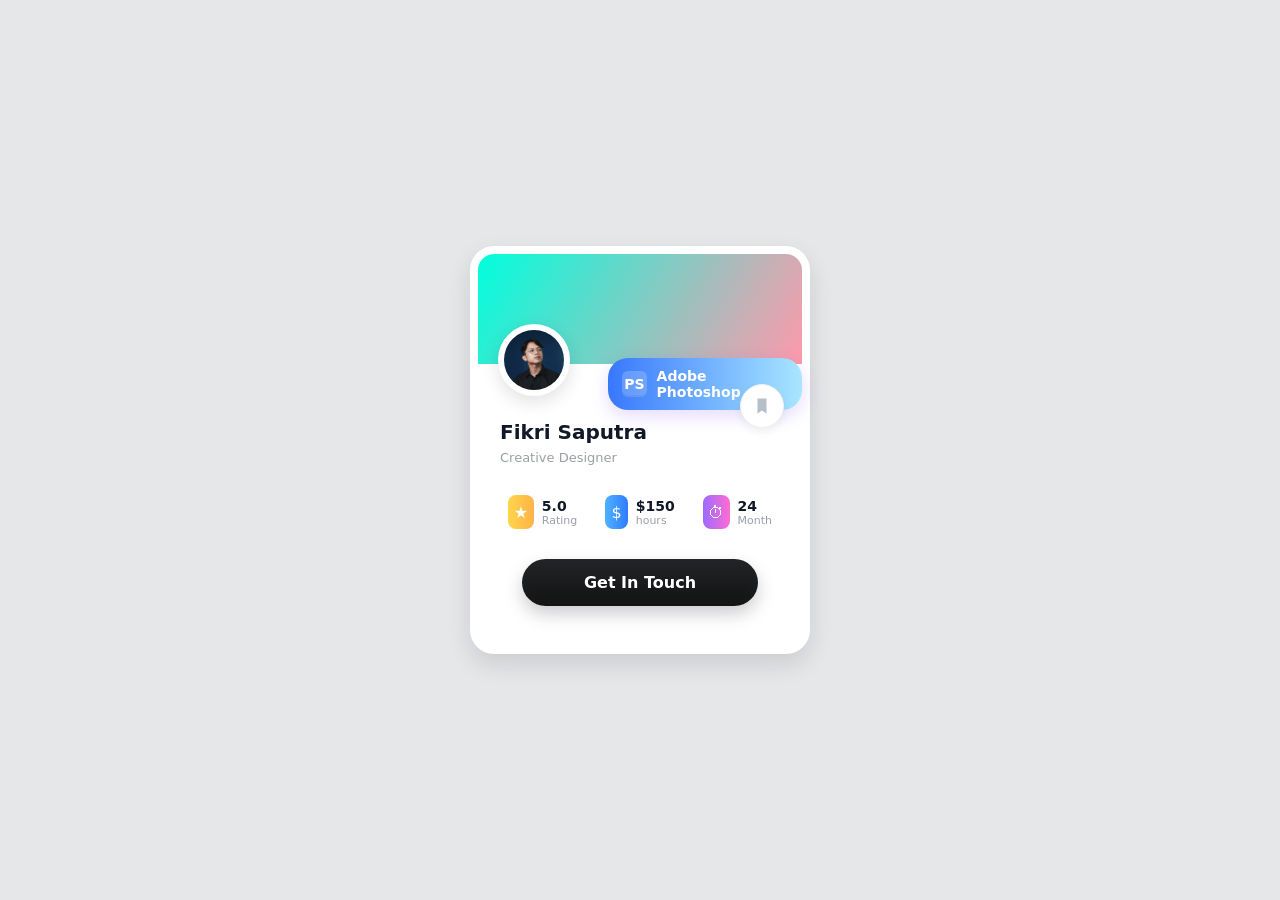
==== index.html @ 137456ae "Update index.html" ====
<!doctype html>
<html lang="id">
<head>
  <meta charset="utf-8" />
  <meta name="viewport" content="width=device-width,initial-scale=1" />
  <title>Profile Card</title>
  <style>
    :root{
      --card-bg: #ffffff;
      --muted: #9aa0a6;
      --accent: linear-gradient(90deg,#7b4dff,#5bd1ff 60%);
      --purple: #6b39ff;
      --shadow: 0 10px 25px rgba(15,20,25,0.12);
    }
    *{box-sizing:border-box}
    body{
      background: #e6e7e9;
      font-family: Inter, system-ui, -apple-system, "Segoe UI", Roboto, "Helvetica Neue", Arial;
      display:flex;
      align-items:center;
      justify-content:center;
      min-height:100vh;
      margin:0;
      padding:20px;
    }

    .card{
      width:340px;
      background:var(--card-bg);
      border-radius:24px;
      box-shadow:var(--shadow);
      overflow:visible;
      position:relative;
      padding-bottom:22px;
      border:8px solid rgba(255,255,255,0.8); /* thick white frame like image */
    }

    /* top banner */
    .card .banner{
      height:110px;
      border-top-left-radius:16px;
      border-top-right-radius:16px;
      background: linear-gradient(120deg,#0fd,#f9a, #ffd36b);
      background-size:200% 200%;
      animation: bg 6s linear infinite;
      position:relative;
    }
    @keyframes bg{
      0%{background-position:0% 50%}
      50%{background-position:100% 50%}
      100%{background-position:0% 50%}
    }

    /* avatar */
    .avatar{
      width:72px;
      height:72px;
      border-radius:50%;
      border:6px solid var(--card-bg);
      position:absolute;
      top:70px; /* overlap banner */
      left:20px;
      overflow:hidden;
      box-shadow:0 6px 18px rgba(0,0,0,0.12);
      background:#eee;
    }
    .avatar img{width:100%;height:100%;object-fit:cover;display:block}

    /* company badge */
    .company-badge{
      position:absolute;
      top:110px;
      left:130px;
      transform:translateY(-6px);
      background:linear-gradient(90deg,#3778fd,#a8e6ff);
      color:#fff;
      padding:10px 14px;
      border-radius:20px;
      font-weight:600;
      display:flex;
      gap:10px;
      align-items:center;
      box-shadow:0 6px 18px rgba(107,57,255,0.18);
      font-size:14px;
    }
    .company-badge .logo{
      width:26px;height:26px;border-radius:6px;background:rgba(255,255,255,0.2);display:flex;align-items:center;justify-content:center;font-weight:700;
      box-shadow:inset 0 -2px 0 rgba(0,0,0,0.05);
    }

    .content{
      padding:56px 22px 18px 22px; /* top padding leaves space for avatar */
    }
    .name{
      margin:0;
      font-size:20px;
      font-weight:700;
      color:#111827;
    }
    .title{
      margin:6px 0 18px 0;
      color:var(--muted);
      font-size:13px;
    }

    /* small circle icon to the right (bookmark) */
    .bookmark{
      position:absolute;
      top:130px;
      right:18px;
      width:44px;height:44px;border-radius:50%;
      background:#fff;border:1px solid #f0f0f0;display:flex;align-items:center;justify-content:center;
      box-shadow:0 4px 10px rgba(2,6,23,0.06);
    }

    /* stats row */
    .stats{
      display:flex;
      gap:12px;
      margin-top:6px;
      justify-content:space-between;
      align-items:center;
    }
    .stat{
      flex:1;
      min-width:0;
      display:flex;
      gap:8px;
      align-items:center;
      padding:12px 8px;
      background:transparent;
      border-radius:10px;
    }
    .stat .icon{
      width:34px;height:34px;border-radius:8px;display:inline-flex;align-items:center;justify-content:center;font-size:16px;
      color:#fff;
    }
    .stat .value{
      font-weight:700;
      font-size:14px;
      color:#111827;
    }
    .stat .label{
      display:block;
      font-size:11px;color:var(--muted);
    }

    /* specific icon backgrounds */
    .star{background:linear-gradient(90deg,#ffd54a,#ffb347); color:#5b3b00}
    .money{background:linear-gradient(90deg,#4fb2ff,#2f7cff)}
    .time{background:linear-gradient(90deg,#9b6bff,#ff6bd3)}

    /* big button */
    .cta{
      margin-top:18px;
      display:block;
      width:calc(100% - 44px);
      margin-left:22px;
      text-align:center;
      padding:14px 18px;
      border-radius:999px;
      color:#fff;
      font-weight:700;
      text-decoration:none;
      background: linear-gradient(180deg,#222427,#121212);
      box-shadow: 0 8px 18px rgba(2,6,23,0.2), inset 0 -6px 18px rgba(255,255,255,0.02);
    }

    /* small responsive tweak */
    @media (max-width:360px){
      .card{width:92%}
      .company-badge{left:120px}
    }
  </style>
</head>
<body>
  <article class="card" aria-label="Profile card">
    <div class="banner" role="img" aria-hidden="true"></div>

    <div class="avatar" aria-hidden="false">
      <!-- Ganti src dengan gambar avatar kamu atau path lokal -->
      <img src="Assets/Profile.jpg" alt="Profile" class="profile-img"/>
    </div>

    <div class="company-badge" aria-hidden="true">
      <div class="logo">PS</div>
      <div>Adobe Photoshop</div>
    </div>

    <div class="bookmark" title="Bookmark">
      <!-- Simple bookmark icon (SVG) -->
      <svg width="18" height="18" viewBox="0 0 24 24" fill="none" aria-hidden="true" xmlns="http://www.w3.org/2000/svg">
        <path d="M6 2h12v20l-6-4-6 4V2z" fill="#b6bec8"/>
      </svg>
    </div>

    <div class="content">
      <h2 class="name">Fikri Saputra </h2>
      <div class="title">Creative Designer</div>

      <div class="stats" role="list">
        <div class="stat" role="listitem" aria-label="Rating 5.0">
          <div class="icon star" aria-hidden="true">★</div>
          <div>
            <div class="value">5.0</div>
            <span class="label">Rating</span>
          </div>
        </div>

        <div class="stat" role="listitem" aria-label="Price $150">
          <div class="icon money" aria-hidden="true">$</div>
          <div>
            <div class="value">$150</div>
            <span class="label">hours</span>
          </div>
        </div>

        <div class="stat" role="listitem" aria-label="24 Month">
          <div class="icon time" aria-hidden="true">⏱</div>
          <div>
            <div class="value">24</div>
            <span class="label">Month</span>
          </div>
        </div>
      </div>

      <a class="cta" href="#" role="button">Get In Touch</a>
    </div>
  </article>
</body>
</html>
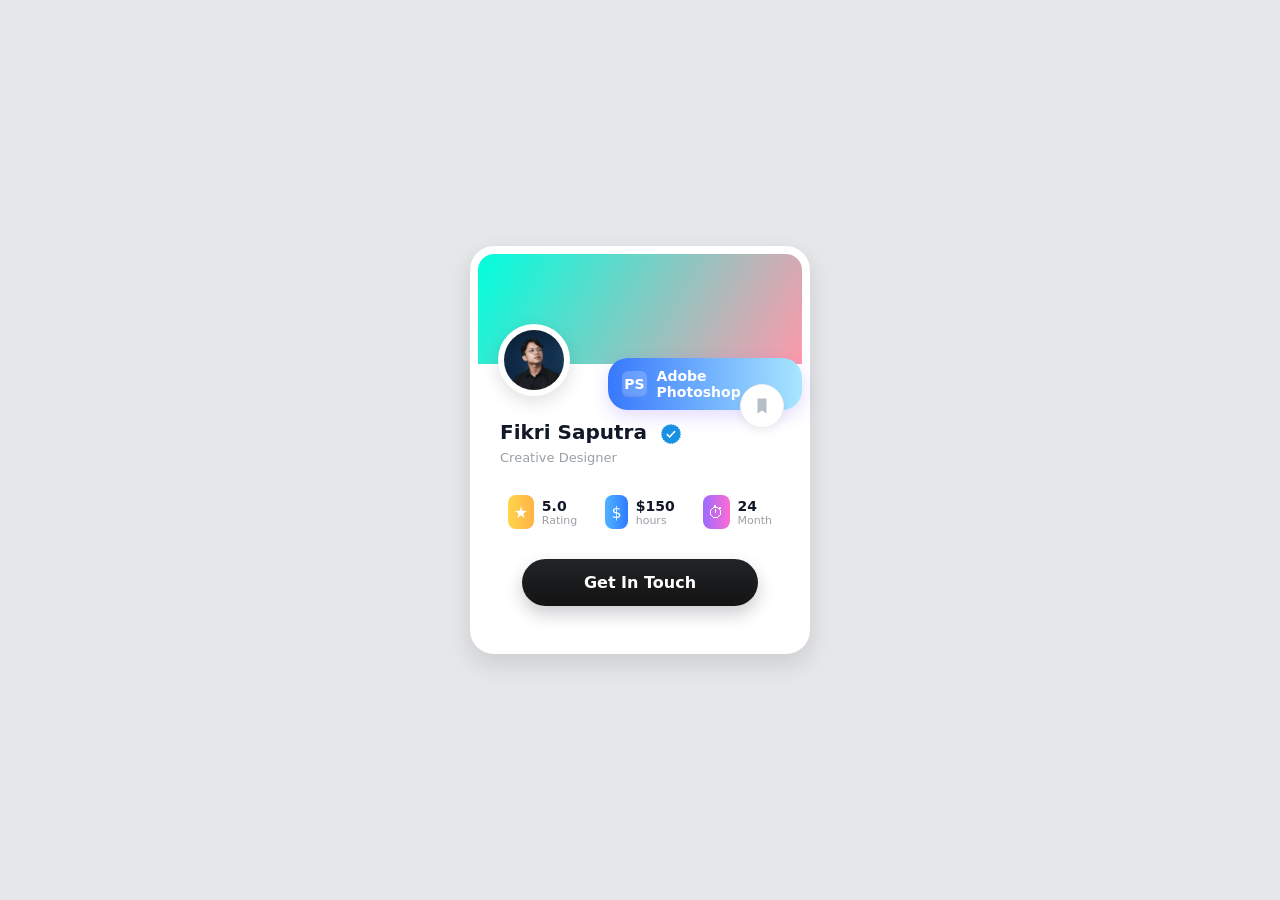
==== commit 0aeb080e: "Add verified icon next to name in index.html" ====
--- a/index.html
+++ b/index.html
@@ -101,6 +101,15 @@
       margin:6px 0 18px 0;
       color:var(--muted);
       font-size:13px;
+    }
+
+    /* Verified icon next to name - size matches text */
+    .name img.verified {
+      height: 1em;        /* match text height */
+      width: auto;
+      vertical-align: text-bottom;
+      margin-left: 0.35em;
+      display: inline-block;
     }
 
     /* small circle icon to the right (bookmark) */
@@ -195,7 +204,7 @@
     </div>
 
     <div class="content">
-      <h2 class="name">Fikri Saputra </h2>
+      <h2 class="name">Fikri Saputra <img src="Assets/Verifed/Verified.png" alt="Verified" class="verified"/></h2>
       <div class="title">Creative Designer</div>
 
       <div class="stats" role="list">
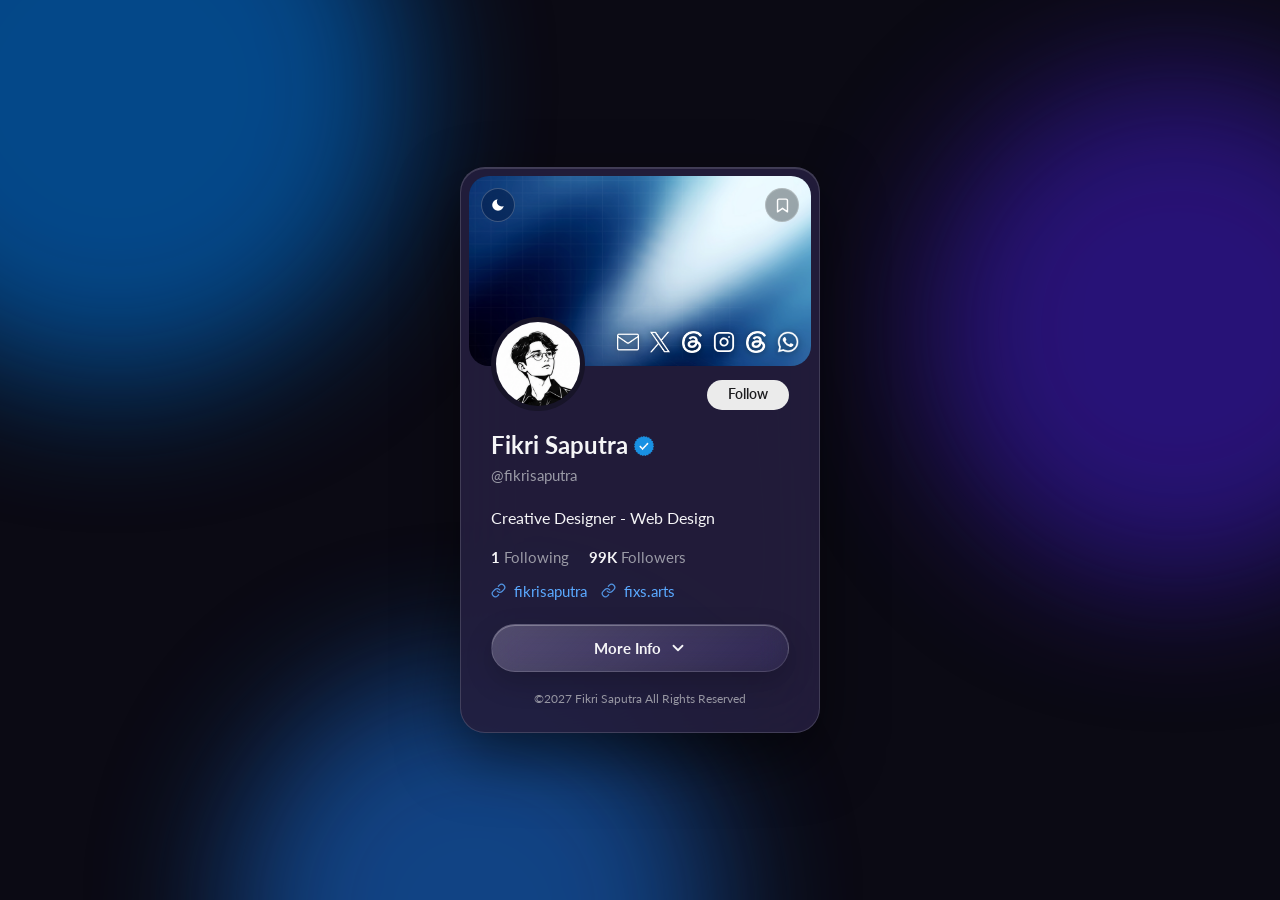
==== commit 7733b3f4: "Add files via upload" ====
--- a/index.html
+++ b/index.html
@@ -3,238 +3,42 @@
 <head>
   <meta charset="utf-8" />
   <meta name="viewport" content="width=device-width,initial-scale=1" />
-  <title>Profile Card</title>
-  <style>
-    :root{
-      --card-bg: #ffffff;
-      --muted: #9aa0a6;
-      --accent: linear-gradient(90deg,#7b4dff,#5bd1ff 60%);
-      --purple: #6b39ff;
-      --shadow: 0 10px 25px rgba(15,20,25,0.12);
-    }
-    *{box-sizing:border-box}
-    body{
-      background: #e6e7e9;
-      font-family: Inter, system-ui, -apple-system, "Segoe UI", Roboto, "Helvetica Neue", Arial;
-      display:flex;
-      align-items:center;
-      justify-content:center;
-      min-height:100vh;
-      margin:0;
-      padding:20px;
-    }
+  <title>Fikri Saputra — Profile Card</title>
+  <meta name="description" content="Kartu profil Fikri Saputra, Creative Designer." />
 
-    .card{
-      width:340px;
-      background:var(--card-bg);
-      border-radius:24px;
-      box-shadow:var(--shadow);
-      overflow:visible;
-      position:relative;
-      padding-bottom:22px;
-      border:8px solid rgba(255,255,255,0.8); /* thick white frame like image */
-    }
+  <!-- Favicon (tab browser): assets/favicon/favicon.png -->
+  <link rel="icon" type="image/png" href="assets/favicon/favicon.png" />
+  <link rel="apple-touch-icon" href="assets/favicon/favicon.png" />
 
-    /* top banner */
-    .card .banner{
-      height:110px;
-      border-top-left-radius:16px;
-      border-top-right-radius:16px;
-      background: linear-gradient(120deg,#0fd,#f9a, #ffd36b);
-      background-size:200% 200%;
-      animation: bg 6s linear infinite;
-      position:relative;
-    }
-    @keyframes bg{
-      0%{background-position:0% 50%}
-      50%{background-position:100% 50%}
-      100%{background-position:0% 50%}
-    }
+  <!-- Link preview (WhatsApp, Telegram, Facebook, X, dll): assets/og/og.jpg (1200×630)
+       PENTING: og:image & twitter:image harus URL penuh setelah di-hosting,
+       mis. https://domainkamu.com/assets/og/og.jpg
+       Gampangnya: demo.html → menu ▾ → "Salin tag <head>" (isi dulu Alamat website). -->
+  <meta property="og:type" content="profile" />
+  <meta property="og:title" content="Fikri Saputra — Profile Card" />
+  <meta property="og:description" content="Kartu profil Fikri Saputra, Creative Designer." />
+  <meta property="og:image" content="assets/og/og.jpg" />
+  <meta property="og:image:width" content="1200" />
+  <meta property="og:image:height" content="630" />
+  <meta name="twitter:card" content="summary_large_image" />
+  <meta name="twitter:title" content="Fikri Saputra — Profile Card" />
+  <meta name="twitter:description" content="Kartu profil Fikri Saputra, Creative Designer." />
+  <meta name="twitter:image" content="assets/og/og.jpg" />
 
-    /* avatar */
-    .avatar{
-      width:72px;
-      height:72px;
-      border-radius:50%;
-      border:6px solid var(--card-bg);
-      position:absolute;
-      top:70px; /* overlap banner */
-      left:20px;
-      overflow:hidden;
-      box-shadow:0 6px 18px rgba(0,0,0,0.12);
-      background:#eee;
-    }
-    .avatar img{width:100%;height:100%;object-fit:cover;display:block}
-
-    /* company badge */
-    .company-badge{
-      position:absolute;
-      top:110px;
-      left:130px;
-      transform:translateY(-6px);
-      background:linear-gradient(90deg,#3778fd,#a8e6ff);
-      color:#fff;
-      padding:10px 14px;
-      border-radius:20px;
-      font-weight:600;
-      display:flex;
-      gap:10px;
-      align-items:center;
-      box-shadow:0 6px 18px rgba(107,57,255,0.18);
-      font-size:14px;
-    }
-    .company-badge .logo{
-      width:26px;height:26px;border-radius:6px;background:rgba(255,255,255,0.2);display:flex;align-items:center;justify-content:center;font-weight:700;
-      box-shadow:inset 0 -2px 0 rgba(0,0,0,0.05);
-    }
-
-    .content{
-      padding:56px 22px 18px 22px; /* top padding leaves space for avatar */
-    }
-    .name{
-      margin:0;
-      font-size:20px;
-      font-weight:700;
-      color:#111827;
-    }
-    .title{
-      margin:6px 0 18px 0;
-      color:var(--muted);
-      font-size:13px;
-    }
-
-    /* Verified icon next to name - size matches text */
-    .name img.verified {
-      height: 1em;        /* match text height */
-      width: auto;
-      vertical-align: text-bottom;
-      margin-left: 0.35em;
-      display: inline-block;
-    }
-
-    /* small circle icon to the right (bookmark) */
-    .bookmark{
-      position:absolute;
-      top:130px;
-      right:18px;
-      width:44px;height:44px;border-radius:50%;
-      background:#fff;border:1px solid #f0f0f0;display:flex;align-items:center;justify-content:center;
-      box-shadow:0 4px 10px rgba(2,6,23,0.06);
-    }
-
-    /* stats row */
-    .stats{
-      display:flex;
-      gap:12px;
-      margin-top:6px;
-      justify-content:space-between;
-      align-items:center;
-    }
-    .stat{
-      flex:1;
-      min-width:0;
-      display:flex;
-      gap:8px;
-      align-items:center;
-      padding:12px 8px;
-      background:transparent;
-      border-radius:10px;
-    }
-    .stat .icon{
-      width:34px;height:34px;border-radius:8px;display:inline-flex;align-items:center;justify-content:center;font-size:16px;
-      color:#fff;
-    }
-    .stat .value{
-      font-weight:700;
-      font-size:14px;
-      color:#111827;
-    }
-    .stat .label{
-      display:block;
-      font-size:11px;color:var(--muted);
-    }
-
-    /* specific icon backgrounds */
-    .star{background:linear-gradient(90deg,#ffd54a,#ffb347); color:#5b3b00}
-    .money{background:linear-gradient(90deg,#4fb2ff,#2f7cff)}
-    .time{background:linear-gradient(90deg,#9b6bff,#ff6bd3)}
-
-    /* big button */
-    .cta{
-      margin-top:18px;
-      display:block;
-      width:calc(100% - 44px);
-      margin-left:22px;
-      text-align:center;
-      padding:14px 18px;
-      border-radius:999px;
-      color:#fff;
-      font-weight:700;
-      text-decoration:none;
-      background: linear-gradient(180deg,#222427,#121212);
-      box-shadow: 0 8px 18px rgba(2,6,23,0.2), inset 0 -6px 18px rgba(255,255,255,0.02);
-    }
-
-    /* small responsive tweak */
-    @media (max-width:360px){
-      .card{width:92%}
-      .company-badge{left:120px}
-    }
-  </style>
+  <link rel="stylesheet" href="css/card.css" />
+  <link rel="stylesheet" href="css/page.css" />
 </head>
 <body>
-  <article class="card" aria-label="Profile card">
-    <div class="banner" role="img" aria-hidden="true"></div>
+  <!-- Background glassmorphism (warna orb diatur dari js/config.js) -->
+  <div class="glass-bg" aria-hidden="true">
+    <span class="bg-img"></span><span class="orb o1"></span><span class="orb o2"></span><span class="orb o3"></span>
+  </div>
 
-    <div class="avatar" aria-hidden="false">
-      <!-- Ganti src dengan gambar avatar kamu atau path lokal -->
-      <img src="Assets/Profile.jpg" alt="Profile" class="profile-img"/>
-    </div>
+  <!-- Isi kartu dirender dari js/config.js -->
+  <article class="card" id="card" data-autoboot aria-label="Profile card"></article>
+  <noscript>Aktifkan JavaScript untuk melihat kartu profil.</noscript>
 
-    <div class="company-badge" aria-hidden="true">
-      <div class="logo">PS</div>
-      <div>Adobe Photoshop</div>
-    </div>
-
-    <div class="bookmark" title="Bookmark">
-      <!-- Simple bookmark icon (SVG) -->
-      <svg width="18" height="18" viewBox="0 0 24 24" fill="none" aria-hidden="true" xmlns="http://www.w3.org/2000/svg">
-        <path d="M6 2h12v20l-6-4-6 4V2z" fill="#b6bec8"/>
-      </svg>
-    </div>
-
-    <div class="content">
-      <h2 class="name">Fikri Saputra <img src="Assets/Verifed/Verified.png" alt="Verified" class="verified"/></h2>
-      <div class="title">Creative Designer</div>
-
-      <div class="stats" role="list">
-        <div class="stat" role="listitem" aria-label="Rating 5.0">
-          <div class="icon star" aria-hidden="true">★</div>
-          <div>
-            <div class="value">5.0</div>
-            <span class="label">Rating</span>
-          </div>
-        </div>
-
-        <div class="stat" role="listitem" aria-label="Price $150">
-          <div class="icon money" aria-hidden="true">$</div>
-          <div>
-            <div class="value">$150</div>
-            <span class="label">hours</span>
-          </div>
-        </div>
-
-        <div class="stat" role="listitem" aria-label="24 Month">
-          <div class="icon time" aria-hidden="true">⏱</div>
-          <div>
-            <div class="value">24</div>
-            <span class="label">Month</span>
-          </div>
-        </div>
-      </div>
-
-      <a class="cta" href="#" role="button">Get In Touch</a>
-    </div>
-  </article>
+  <script src="js/config.js"></script>
+  <script src="js/app.js"></script>
 </body>
 </html>
--- a/css/card.css
+++ b/css/card.css
@@ -0,0 +1,662 @@
+/* ==========================================================
+   Profile Card — card.css (komponen kartu + background)
+   Semua warna/ukuran dikontrol lewat CSS variable yang diisi
+   dari js/config.js (lihat ProfileCard.applyTheme di app.js).
+   ========================================================== */
+
+:root {
+  /* default = tema gelap (ditimpa oleh JS dari config) */
+  --font: Lato, system-ui, -apple-system, "Segoe UI", Roboto, "Helvetica Neue", Arial, sans-serif;
+  --page-bg: #0b0a14;
+  --orb-1: #7c5cff;
+  --orb-2: #5b34e6;
+  --orb-3: #a78bfa;
+
+  --card-bg: rgba(36, 31, 61, 0.9);
+  --card-solid: #241f3d;
+  --cut: #17142b;
+  --card-border: rgba(255, 255, 255, 0.28);
+  --text: #f5f5f7;
+  --muted: #9a9aa6;
+  --link: #5aa9ff;
+  --accent: #7c5cff;
+  --surface: rgba(255, 255, 255, 0.06);
+  --line: rgba(255, 255, 255, 0.12);
+
+  --follow-bg: #ebebeb;
+  --follow-text: #1c1c1e;
+
+  --banner-1: #00ffdd;
+  --banner-2: #ff99aa;
+  --banner-3: #ffd36b;
+  --banner-speed: 6s;
+  --banner-img: none;
+  --banner-h: 190px;
+  --banner-radius: 20px 20px 20px 20px;
+  --inset: 8px;
+
+  --card-w: 360px;
+  --radius: 28px;
+  --avatar: 96px;
+  --avatar-radius: 50%;
+  --ring-w: 0px;
+  --ring-gap: 5px;
+  --ring-bg: transparent;
+  --avatar-total: 106px;
+  --soc-size: 22px;
+  --ver-size: 28px;
+  --badge-align: center;
+  --sx: 50%;
+  --sy: 50%;
+  --border-w: 1px;
+  --blur: 18px;
+  --shadow: 0 24px 60px rgba(0, 0, 0, 0.5);
+
+  --bg-img: none;
+  --bg-blur: 0px;
+  --bg-dim: 0;
+}
+
+*,
+*::before,
+*::after { box-sizing: border-box; }
+
+html { -webkit-text-size-adjust: 100%; }
+
+/* ---------- Background (orb glass / gambar / polos) ---------- */
+.glass-bg {
+  position: fixed;
+  inset: 0;
+  z-index: 0;
+  overflow: hidden;
+  pointer-events: none;
+  background: var(--page-bg);
+  transition: background-color 0.5s ease;
+}
+.glass-bg .orb {
+  position: absolute;
+  border-radius: 50%;
+  filter: blur(70px);
+  opacity: 0.85;
+  will-change: transform;
+  transition: background-color 0.5s ease, opacity 0.4s ease;
+}
+.glass-bg .o1 {
+  width: 46vmax; height: 46vmax; left: -14vmax; top: -16vmax;
+  background: var(--orb-1);
+  animation: orb-a 18s ease-in-out infinite alternate;
+}
+.glass-bg .o2 {
+  width: 40vmax; height: 40vmax; right: -12vmax; top: 8vh;
+  background: var(--orb-2);
+  animation: orb-b 22s ease-in-out infinite alternate;
+}
+.glass-bg .o3 {
+  width: 38vmax; height: 38vmax; left: 18vw; bottom: -20vmax;
+  background: var(--orb-3);
+  animation: orb-c 26s ease-in-out infinite alternate;
+}
+.glass-bg .bg-img {
+  position: absolute;
+  inset: -40px;
+  background-image: var(--bg-img);
+  background-size: cover;
+  background-position: center;
+  filter: blur(var(--bg-blur));
+  opacity: 0;
+  transition: opacity 0.4s ease;
+}
+.glass-bg::after {
+  content: "";
+  position: absolute;
+  inset: 0;
+  background: rgba(0, 0, 0, var(--bg-dim));
+}
+[data-bg="image"] .glass-bg .bg-img { opacity: 1; }
+[data-bg="image"] .glass-bg .orb,
+[data-bg="solid"] .glass-bg .orb { opacity: 0; }
+[data-orb="off"] .glass-bg .orb { animation: none; }
+
+@keyframes orb-a { to { transform: translate(14vmax, 10vmax) scale(1.15); } }
+@keyframes orb-b { to { transform: translate(-12vmax, 12vmax) scale(0.9); } }
+@keyframes orb-c { to { transform: translate(10vmax, -12vmax) scale(1.1); } }
+
+/* ---------- Kartu ---------- */
+.card {
+  --pad-x: calc(var(--inset) + 22px);
+  position: relative;
+  z-index: 1;
+  font-family: var(--font);
+  color: var(--text);
+  width: min(var(--card-w), 100%);
+  container-type: inline-size;
+  overflow: hidden;
+  background: var(--card-bg);
+  -webkit-backdrop-filter: blur(var(--blur)) saturate(160%);
+  backdrop-filter: blur(var(--blur)) saturate(160%);
+  border: var(--border-w) solid var(--card-border);
+  border-radius: var(--radius);
+  box-shadow: var(--shadow), inset 0 1px 0 rgba(255, 255, 255, 0.14);
+  padding-bottom: 24px;
+  transition: background-color 0.4s ease, border-color 0.4s ease, color 0.4s ease;
+}
+
+/* ---------- Banner ---------- */
+.banner-box { position: relative; margin: var(--inset) var(--inset) 0; }
+.banner {
+  height: var(--banner-h);
+  border-radius: var(--banner-radius);
+  overflow: hidden;
+  background-color: var(--banner-1);
+}
+.banner[data-mode="gradient"] {
+  background-image: linear-gradient(120deg, var(--banner-1), var(--banner-2), var(--banner-3));
+  background-size: 200% 200%;
+  animation: banner-move var(--banner-speed) linear infinite;
+}
+.banner[data-mode="gradient"][data-animate="false"] { animation: none; background-size: 100% 100%; }
+.banner[data-mode="image"] {
+  background-image: var(--banner-img);
+  background-size: cover;
+  background-position: center;
+}
+.banner[data-mode="solid"] { background-image: none; }
+
+@keyframes banner-move {
+  0%   { background-position: 0% 50%; }
+  50%  { background-position: 100% 50%; }
+  100% { background-position: 0% 50%; }
+}
+
+/* ---------- Tombol bulat di atas banner (tema & simpan) ---------- */
+.icon-btn {
+  z-index: 3;
+  position: absolute;
+  top: 12px;
+  width: 34px;
+  height: 34px;
+  padding: 0;
+  display: grid;
+  place-items: center;
+  color: #fff;
+  cursor: pointer;
+  border-radius: 50%;
+  border: 1px solid rgba(255, 255, 255, 0.22);
+  background: rgba(0, 20, 60, 0.45);
+  -webkit-backdrop-filter: blur(10px);
+  backdrop-filter: blur(10px);
+  transition: transform 0.15s ease, background-color 0.25s ease, border-color 0.25s ease;
+}
+@media (hover: hover) { .icon-btn:hover { transform: translateY(-1px); background: rgba(0, 20, 60, 0.62); } }
+.icon-btn:active { transform: scale(0.94); }
+.icon-btn:focus-visible { outline: 2px solid #fff; outline-offset: 2px; }
+.theme-toggle { left: 12px; }
+.bookmark { right: 12px; background: rgba(120, 130, 135, 0.7); }
+@media (hover: hover) { .bookmark:hover { background: rgba(120, 130, 135, 0.85); } }
+
+.bookmark svg { width: 17px; height: 17px; fill: none; stroke: currentColor; stroke-width: 2; stroke-linecap: round; stroke-linejoin: round; transition: fill 0.2s ease; }
+.bookmark[aria-pressed="true"] { background: var(--accent); border-color: transparent; }
+.bookmark[aria-pressed="true"] svg { fill: #fff; }
+.bookmark.pop svg { animation: bm-pop 0.4s ease; }
+@keyframes bm-pop {
+  0%   { transform: scale(1); }
+  40%  { transform: scale(1.35) rotate(-8deg); }
+  100% { transform: scale(1); }
+}
+
+/* ---------- Ikon tema (matahari ⇄ bulan) ---------- */
+.tt { width: 18px; height: 18px; overflow: visible; }
+.tt-core { transform-box: fill-box; transform-origin: center; transition: transform 0.5s cubic-bezier(0.4, 0, 0.2, 1); }
+.tt-cut  { transform: translate(30px, -30px); transition: transform 0.5s cubic-bezier(0.4, 0, 0.2, 1); }
+.tt-rays { transform-origin: 12px 12px; transition: transform 0.5s cubic-bezier(0.4, 0, 0.2, 1), opacity 0.3s ease; }
+[data-theme="dark"] .tt-core { transform: scale(1.55); }
+[data-theme="dark"] .tt-cut  { transform: translate(5px, -4.5px); }
+[data-theme="dark"] .tt-rays { transform: rotate(90deg) scale(0.4); opacity: 0; }
+.theme-toggle.spin .tt { animation: tt-spin 0.6s cubic-bezier(0.4, 0, 0.2, 1); }
+@keyframes tt-spin {
+  from { transform: rotate(-120deg) scale(0.55); }
+  to   { transform: rotate(0) scale(1); }
+}
+
+/* ---------- Ikon sosial (pojok kanan bawah banner) ---------- */
+.banner-actions {
+  z-index: 3;
+  position: absolute;
+  right: 14px;
+  bottom: 12px;
+  max-width: calc(100% - var(--avatar-total) - 50px);
+  display: flex;
+  flex-wrap: wrap;
+  justify-content: flex-end;
+  align-items: center;
+  gap: 6px 10px;
+}
+.socials {
+  z-index: 3;
+  max-width: calc(100% - 24px);
+  display: flex;
+  align-items: center;
+  gap: 2px;
+  padding: 3px;
+  border-radius: 999px;
+  border: 1px solid rgba(255, 255, 255, 0.22);
+  background: rgba(0, 0, 0, 0.34);
+  -webkit-backdrop-filter: blur(10px);
+  backdrop-filter: blur(10px);
+}
+.socials[data-style="plain"] {
+  padding: 0; gap: 0; border: 0; background: none;
+  -webkit-backdrop-filter: none; backdrop-filter: none;
+  filter: drop-shadow(0 1px 3px rgba(0, 0, 0, 0.5));
+}
+/* template posisi (pilih di demo, atau seret langsung di mode edit) */
+.socials[data-dir="column"] { flex-direction: column; }
+.socials[data-pos] { position: absolute; }
+.socials[data-pos="bottom-right"]  { right: 14px; bottom: 12px; }
+.socials[data-pos="bottom-center"] { left: 50%; bottom: 12px; transform: translateX(-50%); }
+.socials[data-pos="after-avatar"]  { left: calc(var(--pad-x) - var(--inset) + var(--avatar-total) + 12px); bottom: 12px; }
+.socials[data-pos="top-center"]    { left: 50%; top: 12px; transform: translateX(-50%); }
+.socials[data-pos="center"]        { left: 50%; top: 50%; transform: translate(-50%, -50%); }
+.socials[data-pos="right-column"]  { right: 14px; top: 50%; transform: translateY(-50%); }
+.socials[data-pos="left-column"]   { left: 14px; top: 50%; transform: translateY(-50%); }
+.socials[data-pos="custom"]        { left: var(--sx); top: var(--sy); transform: translate(-50%, -50%); }
+
+.soc {
+  width: calc(var(--soc-size) + 10px);
+  height: calc(var(--soc-size) + 10px);
+  display: grid;
+  place-items: center;
+  border-radius: 50%;
+  color: #fff;
+  text-decoration: none;
+  transition: background-color 0.15s ease, transform 0.15s ease;
+}
+@media (hover: hover) { .soc:hover { background: rgba(255, 255, 255, 0.2); transform: translateY(-1px); } }
+.soc:focus-visible { outline: 2px solid #fff; outline-offset: 1px; }
+.soc .ico, .soc .custom-ico { width: var(--soc-size); height: var(--soc-size); }
+
+.ico { display: inline-grid; place-items: center; flex: none; }
+.ico svg { width: 100%; height: 100%; display: block; }
+.custom-ico {
+  display: inline-block; flex: none;
+  background: currentColor;
+  -webkit-mask: var(--ico) center / contain no-repeat;
+  mask: var(--ico) center / contain no-repeat;
+}
+.custom-ico.raw {
+  background: var(--ico) center / contain no-repeat;
+  -webkit-mask: none; mask: none;
+}
+/* fallback file:// — di banner ikon sosial berwarna putih */
+.soc .custom-ico.file-fallback { filter: brightness(0) invert(1); }
+
+/* ---------- Foto profil + ring ---------- */
+.card-head {
+  position: relative;
+  z-index: 2;
+  display: flex;
+  align-items: flex-start;
+  justify-content: space-between;
+  gap: 12px;
+  padding: 0 var(--pad-x);
+  margin-top: calc(var(--avatar-total) * -0.52);
+  pointer-events: none; /* baris ini lebar penuh; jangan menutupi tombol di banner */
+}
+.avatar-ring {
+  flex: none;
+  pointer-events: auto;
+  padding: var(--ring-w);
+  background: var(--ring-bg);
+  border-radius: var(--avatar-radius);
+  transition: padding 0.2s ease;
+}
+.avatar-gap {
+  padding: var(--ring-gap);
+  background: var(--cut);
+  border-radius: var(--avatar-radius);
+  transition: padding 0.2s ease, background-color 0.4s ease;
+}
+.avatar {
+  width: var(--avatar);
+  height: var(--avatar);
+  border-radius: var(--avatar-radius);
+  overflow: hidden;
+  background: #e5e7eb;
+  display: grid;
+  place-items: center;
+  color: #6b7280;
+  font-weight: 700;
+  font-size: calc(var(--avatar) * 0.3);
+}
+.avatar img { width: 100%; height: 100%; object-fit: cover; display: block; }
+
+/* ---------- Tombol Follow ---------- */
+.follow-btn {
+  pointer-events: auto;
+  flex: none;
+  height: 30px;
+  padding: 0 20px;
+  border: 1px solid transparent;
+  border-radius: 999px;
+  font-family: inherit;
+  font-size: 13.5px;
+  font-weight: 600;
+  line-height: 1;
+  white-space: nowrap;
+  cursor: pointer;
+  background: var(--follow-bg);
+  color: var(--follow-text);
+  transition: transform 0.15s ease, background-color 0.25s ease, color 0.25s ease, border-color 0.25s ease;
+}
+.card-head .follow-btn { margin-top: calc(var(--avatar-total) * 0.52 + 14px); }
+.banner-actions .follow-btn { box-shadow: 0 6px 16px rgba(0, 0, 0, 0.25); }
+@media (hover: hover) { .follow-btn:hover { transform: translateY(-1px); } }
+.follow-btn:active { transform: scale(0.96); }
+.follow-btn:focus-visible { outline: 2px solid var(--accent); outline-offset: 2px; }
+.follow-btn[aria-pressed="true"] {
+  background: var(--surface);
+  color: var(--text);
+  border-color: var(--line);
+}
+
+/* ---------- Konten ---------- */
+.content { padding: 20px var(--pad-x) 0; }
+.content > * { margin-top: 18px; }
+.content > :first-child { margin-top: 0; }
+.content > .name + .handle { margin-top: 6px; }
+.content > .handle + .desc { margin-top: 22px; }
+.content > .links { margin-top: 16px; }
+.content > .more-wrap { margin-top: 24px; }
+.content > .copyright { margin: 18px 0 0; }
+
+.name {
+  margin: 0;
+  display: flex;
+  flex-wrap: wrap;
+  align-items: var(--badge-align, center);
+  gap: 4px 6px;
+  font-size: 24px;
+  font-weight: 700;
+  line-height: 1.2;
+  color: var(--text);
+  overflow-wrap: anywhere;
+}
+.verified-wrap { position: relative; display: inline-flex; align-items: center; }
+.verified-btn {
+  display: inline-grid;
+  place-items: center;
+  height: var(--ver-size);
+  padding: 0;
+  border: 0;
+  border-radius: 50%;
+  background: none;
+  cursor: pointer;
+}
+.verified-btn:focus-visible { outline: 2px solid var(--accent); outline-offset: 2px; }
+.verified { display: block; height: var(--ver-size); width: auto; transition: transform 0.2s ease; }
+@media (hover: hover) { .verified-btn:hover .verified { transform: scale(1.1); } }
+.verified-btn:active .verified { transform: scale(0.92); }
+
+/* tulisan saat verified diklik: muncul di ATAS ikon */
+.verified-tip {
+  position: absolute;
+  z-index: 6;
+  left: 50%;
+  bottom: calc(100% + 9px);
+  padding: 5px 11px;
+  border-radius: 10px;
+  border: 1px solid var(--line);
+  background: var(--cut);
+  color: var(--text);
+  font-size: 12px;
+  font-weight: 600;
+  line-height: 1.35;
+  white-space: nowrap;
+  box-shadow: 0 8px 22px rgba(0, 0, 0, 0.28);
+  opacity: 0;
+  pointer-events: none;
+  transform: translate(-50%, 6px) scale(0.92);
+  transform-origin: 50% 100%;
+  transition: opacity 0.2s ease, transform 0.2s ease;
+}
+.verified-tip::after {
+  content: "";
+  position: absolute;
+  left: 50%;
+  top: 100%;
+  width: 8px;
+  height: 8px;
+  background: var(--cut);
+  border-right: 1px solid var(--line);
+  border-bottom: 1px solid var(--line);
+  transform: translate(-50%, -50%) rotate(45deg);
+}
+.verified-tip::before { content: ""; position: absolute; left: 0; right: 0; top: 100%; height: 14px; } /* jembatan hover */
+.verified-tip.open { opacity: 1; transform: translate(-50%, 0) scale(1); }
+
+/* label di samping ikon verified */
+.label-pill {
+  display: inline-flex;
+  align-items: center;
+  gap: 5px;
+  padding: 3px 10px;
+  border-radius: 999px;
+  font-size: 11.5px;
+  font-weight: 700;
+  line-height: 1.4;
+  white-space: nowrap;
+}
+.label-wrap { position: relative; display: inline-flex; align-items: center; }
+.label-pill .ico, .label-pill .custom-ico { width: var(--lsz, 12px); height: var(--lsz, 12px); }
+.label-pill.tip-trigger { cursor: pointer; transition: transform 0.15s ease; }
+@media (hover: hover) { .label-pill.tip-trigger:hover { transform: translateY(-1px); } }
+.label-pill.tip-trigger:focus-visible { outline: 2px solid var(--accent); outline-offset: 2px; }
+.label-pill.icon-only { padding: 0; background: none; border-radius: 6px; color: var(--text); }
+.label-pill.icon-only .ico, .label-pill.icon-only .custom-ico { width: var(--lsz, 20px); height: var(--lsz, 20px); }
+.label-pill.icon-only .custom-ico.raw { border-radius: 22%; }
+
+.handle { margin: 0; font-size: 15px; color: var(--muted); }
+.desc {
+  margin: 0;
+  font-size: 16px;
+  line-height: 1.5;
+  color: var(--text);
+  white-space: pre-line;   /* baris kosong = paragraf baru */
+  overflow-wrap: anywhere;
+}
+
+.follow-stats { display: flex; flex-wrap: wrap; gap: 6px 20px; font-size: 15px; color: var(--muted); }
+.follow-stats .num { margin-right: 4px; font-weight: 700; color: var(--text); font-variant-numeric: tabular-nums; }
+
+/* ---------- Link di bawah Following/Followers ---------- */
+.links { display: flex; flex-wrap: wrap; gap: 8px 14px; }
+.link {
+  display: inline-flex;
+  align-items: center;
+  gap: 8px;
+  max-width: 100%;
+  font-size: 15px;
+  color: var(--link);
+  text-decoration: none;
+  transition: transform 0.15s ease, opacity 0.15s ease;
+}
+@media (hover: hover) { .link:hover { opacity: 0.85; } }
+.link:focus-visible { outline: 2px solid var(--accent); outline-offset: 2px; border-radius: 6px; }
+.link .ico, .link .custom-ico { width: 15px; height: 15px; opacity: 0.85; }
+.link-text { min-width: 0; overflow: hidden; text-overflow: ellipsis; white-space: nowrap; }
+.link.pill { padding: 7px 14px; border-radius: 999px; font-size: 14px; font-weight: 600; box-shadow: 0 4px 12px rgba(0, 0, 0, 0.18); }
+@media (hover: hover) { .link.pill:hover { transform: translateY(-1px); opacity: 1; } }
+.link[data-grad] .link-text,
+.cta-label[data-grad] {
+  background: var(--grad);
+  -webkit-background-clip: text;
+  background-clip: text;
+  -webkit-text-fill-color: transparent;
+  color: transparent;
+}
+
+/* ---------- More Info (tombol + panel yang memanjang ke bawah) ---------- */
+.cta {
+  display: flex;
+  align-items: center;
+  justify-content: center;
+  gap: 8px;
+  margin: 0;
+  padding: 14px 18px;
+  border-radius: 999px;
+  text-align: center;
+  font-weight: 700;
+  font-size: 15px;
+  color: var(--text);
+  border: 1px solid transparent;
+  cursor: pointer;
+  user-select: none;
+  transition: transform 0.15s ease, box-shadow 0.15s ease;
+}
+/* template awal: glassmorphism */
+.cta[data-shape="glass"] {
+  background: linear-gradient(135deg, rgba(255, 255, 255, 0.22), rgba(255, 255, 255, 0.05));
+  border-color: var(--line);
+  -webkit-backdrop-filter: blur(14px) saturate(160%);
+  backdrop-filter: blur(14px) saturate(160%);
+  box-shadow: inset 0 1px 0 rgba(255, 255, 255, 0.28), 0 10px 28px rgba(0, 0, 0, 0.18);
+}
+[data-theme="light"] .cta[data-shape="glass"] {
+  background: linear-gradient(135deg, rgba(255, 255, 255, 0.8), rgba(255, 255, 255, 0.3));
+  border-color: rgba(255, 255, 255, 0.9);
+  box-shadow: inset 0 1px 0 #fff, 0 10px 28px rgba(60, 50, 140, 0.15);
+}
+.cta[data-shape="solid"], .cta[data-shape="gradient"] {
+  color: #fff;
+  box-shadow: 0 8px 18px rgba(2, 6, 23, 0.25);
+}
+@media (hover: hover) { .cta:hover { transform: translateY(-1px); } }
+.cta:active { transform: translateY(0); }
+.cta:focus-visible { outline: 2px solid var(--accent); outline-offset: 3px; }
+.cta .chev { flex: none; width: 18px; height: 18px; fill: none; stroke: currentColor; stroke-width: 2.4; stroke-linecap: round; stroke-linejoin: round; transition: transform 0.35s ease; }
+.more-wrap.open .cta .chev { transform: rotate(180deg); }
+
+.more {
+  display: grid;
+  grid-template-rows: 0fr;
+  visibility: hidden;
+  transition: grid-template-rows 0.4s ease, visibility 0s linear 0.4s;
+}
+.more-wrap.open .more {
+  grid-template-rows: 1fr;
+  visibility: visible;
+  transition: grid-template-rows 0.4s ease, visibility 0s;
+}
+.more-inner { min-height: 0; overflow: hidden; }
+.more-body { display: grid; gap: 12px; padding: 16px 0 0; }
+/* section di dalam More Info */
+.msec + .msec { margin-top: 10px; }
+.msec-title { margin: 0 0 12px; font-size: 20px; font-weight: 700; line-height: 1.25; color: var(--text); overflow-wrap: anywhere; }
+.msec-title[data-align="left"] { text-align: left; }
+.msec-title[data-align="center"] { text-align: center; }
+.msec-title[data-align="right"] { text-align: right; }
+.msec-items { display: grid; grid-template-columns: repeat(var(--cols, 1), minmax(0, 1fr)); gap: var(--sgap, 10px); }
+
+.mrow {
+  display: flex; align-items: center; justify-content: space-between; gap: 12px;
+  min-height: 52px; padding: 11px 16px; border-radius: 16px;
+  background: var(--surface); border: 1px solid var(--line);
+  transition: background-color 0.3s ease, border-color 0.3s ease;
+}
+.mrow[data-tone="dark"] { background: rgba(0, 0, 0, 0.38); border-color: rgba(255, 255, 255, 0.1); }
+[data-theme="light"] .mrow[data-tone="dark"] { background: rgba(17, 24, 39, 0.1); border-color: rgba(17, 24, 39, 0.1); }
+.mrow[data-tone="none"] { background: none; border-color: transparent; padding-left: 4px; padding-right: 4px; }
+.mrow[data-tone="glass"] {
+  background: linear-gradient(135deg, rgba(255, 255, 255, 0.2), rgba(255, 255, 255, 0.05));
+  -webkit-backdrop-filter: blur(12px); backdrop-filter: blur(12px);
+  box-shadow: inset 0 1px 0 rgba(255, 255, 255, 0.2);
+}
+.mrow[data-tone="custom"] { border-color: rgba(255, 255, 255, 0.14); }
+.mrow .k { flex: none; font-size: 15px; color: var(--muted); }
+.mright { display: flex; align-items: center; flex-wrap: wrap; gap: 6px 10px; min-width: 0; margin-left: auto; justify-content: flex-end; }
+.mright[data-align="left"] { margin-left: 0; justify-content: flex-start; }
+.mright[data-align="center"] { margin: 0 auto; justify-content: center; }
+.mrow .v { font-size: 15px; font-weight: 700; text-align: right; overflow-wrap: anywhere; }
+
+.micons { display: flex; align-items: center; flex-wrap: wrap; gap: 8px; justify-content: inherit; }
+.mico {
+  display: inline-grid; place-items: center; flex: none;
+  width: var(--isz, 28px); height: var(--isz, 28px);
+  transition: transform 0.2s ease, filter 0.2s ease;
+}
+.mico img { display: block; width: 100%; height: 100%; object-fit: contain; }
+.micons[data-shape="rounded"] .mico img { border-radius: 22%; }
+.micons[data-shape="circle"] .mico img { border-radius: 50%; }
+.micons[data-shape="square"] .mico img { border-radius: 0; }
+.micons[data-shape="tile"] .mico { padding: 14%; background: var(--surface); border: 1px solid var(--line); border-radius: 24%; }
+.mico.extra { display: none; }
+.micons.expanded .mico.extra { display: inline-grid; }
+.mmore {
+  flex: none; display: grid; place-items: center;
+  min-width: calc(var(--isz, 28px) * 0.9); height: calc(var(--isz, 28px) * 0.9); padding: 0 6px;
+  font: 700 11px/1 inherit; font-family: inherit; color: var(--text);
+  background: rgba(0, 0, 0, 0.35); border: 1px solid var(--line); border-radius: 999px; cursor: pointer;
+  transition: transform 0.15s ease, background-color 0.2s ease;
+}
+[data-theme="light"] .mmore { background: rgba(17, 24, 39, 0.1); }
+@media (hover: hover) { .mmore:hover { transform: scale(1.08); } }
+.mmore:focus-visible { outline: 2px solid var(--accent); outline-offset: 2px; }
+
+/* efek hover ikon */
+@media (hover: hover) { .mrow[data-effect="lift"] .mico:hover { transform: translateY(-3px); } }
+@media (hover: hover) { .mrow[data-effect="zoom"] .mico:hover { transform: scale(1.2); } }
+@media (hover: hover) { .mrow[data-effect="glow"] .mico:hover { filter: drop-shadow(0 0 8px var(--accent)); } }
+
+/* efek muncul saat More Info dibuka */
+.more-wrap.open .msec[data-effect="stagger"] .msec-items > *,
+.more-wrap.open .msec[data-effect="stagger"] .msec-title { animation: m-rise 0.45s cubic-bezier(0.2, 0.7, 0.2, 1) both; animation-delay: calc(var(--i, 0) * 70ms + 120ms); }
+.more-wrap.open .msec[data-effect="fade"] { animation: m-fade 0.6s ease both 0.1s; }
+@keyframes m-rise { from { opacity: 0; transform: translateY(10px); } to { opacity: 1; transform: none; } }
+@keyframes m-fade { from { opacity: 0; } to { opacity: 1; } }
+
+/* gambar & teks bebas */
+.mimg { display: grid; gap: 6px; }
+.mimg-pic {
+  height: var(--ih, 120px); border-radius: var(--ir, 14px); overflow: hidden;
+  display: grid; place-items: center; font-size: 13px; color: var(--muted);
+  background: var(--surface); border: 1px solid var(--line);
+}
+.mimg-pic img { width: 100%; height: 100%; display: block; object-fit: cover; }
+.mimg-pic[data-fit="contain"] img { object-fit: contain; }
+.mimg-cap { font-size: 12.5px; color: var(--muted); text-align: center; }
+.mimg[data-align="left"] .mimg-pic, .mimg[data-align="right"] .mimg-pic { width: 60%; }
+.mimg[data-align="right"] .mimg-pic { margin-left: auto; }
+.mtext { margin: 0; font-size: 14px; line-height: 1.55; color: var(--muted); white-space: pre-line; overflow-wrap: anywhere; }
+.mtext[data-align="center"] { text-align: center; }
+.mtext[data-align="right"] { text-align: right; }
+
+/* copyright */
+.copyright { margin: 18px var(--pad-x) 0; font-size: 12px; line-height: 1.5; color: var(--muted); text-align: center; overflow-wrap: anywhere; }
+.copyright[data-align="left"] { text-align: left; }
+.copyright[data-align="right"] { text-align: right; }
+.more-body > .copyright { margin: 6px 0 0; }
+
+.more-action {
+  display: block; padding: 12px 16px; text-align: center; text-decoration: none;
+  font-size: 14px; font-weight: 600; color: var(--text);
+  border: 1px solid var(--line); border-radius: 999px; background: var(--surface);
+  transition: background-color 0.15s ease;
+}
+@media (hover: hover) { .more-action:hover { background: var(--line); } }
+.more-action:focus-visible { outline: 2px solid var(--accent); outline-offset: 2px; }
+
+/* ---------- Kartu sempit ---------- */
+@container (max-width: 330px) {
+  .banner-actions { right: 8px; bottom: 8px; max-width: calc(100% - var(--avatar-total) - 30px); }
+  .soc { width: calc(var(--soc-size) * 0.86 + 8px); height: calc(var(--soc-size) * 0.86 + 8px); }
+  .soc .ico, .soc .custom-ico { width: calc(var(--soc-size) * 0.86); height: calc(var(--soc-size) * 0.86); }
+  .follow-btn { height: 28px; padding: 0 15px; font-size: 12.5px; }
+  .name { font-size: 21px; }
+  .desc { font-size: 15px; }
+}
+
+@media (prefers-reduced-motion: reduce) {
+  .banner[data-mode="gradient"] { animation: none; }
+  .glass-bg .orb { animation: none; }
+  * { transition: none !important; }
+}
--- a/css/page.css
+++ b/css/page.css
@@ -0,0 +1,21 @@
+/* ==========================================================
+   Profile Card — page.css (layout halaman index.html)
+   ========================================================== */
+
+body {
+  margin: 0;
+  min-height: 100vh;
+  min-height: 100dvh;
+  padding: 20px;
+  display: flex;
+  align-items: center;
+  justify-content: center;
+  background: var(--page-bg);
+  color: var(--text);
+  font-family: var(--font);
+  -webkit-font-smoothing: antialiased;
+}
+
+@media (max-width: 380px) {
+  body { padding: 12px; }
+}
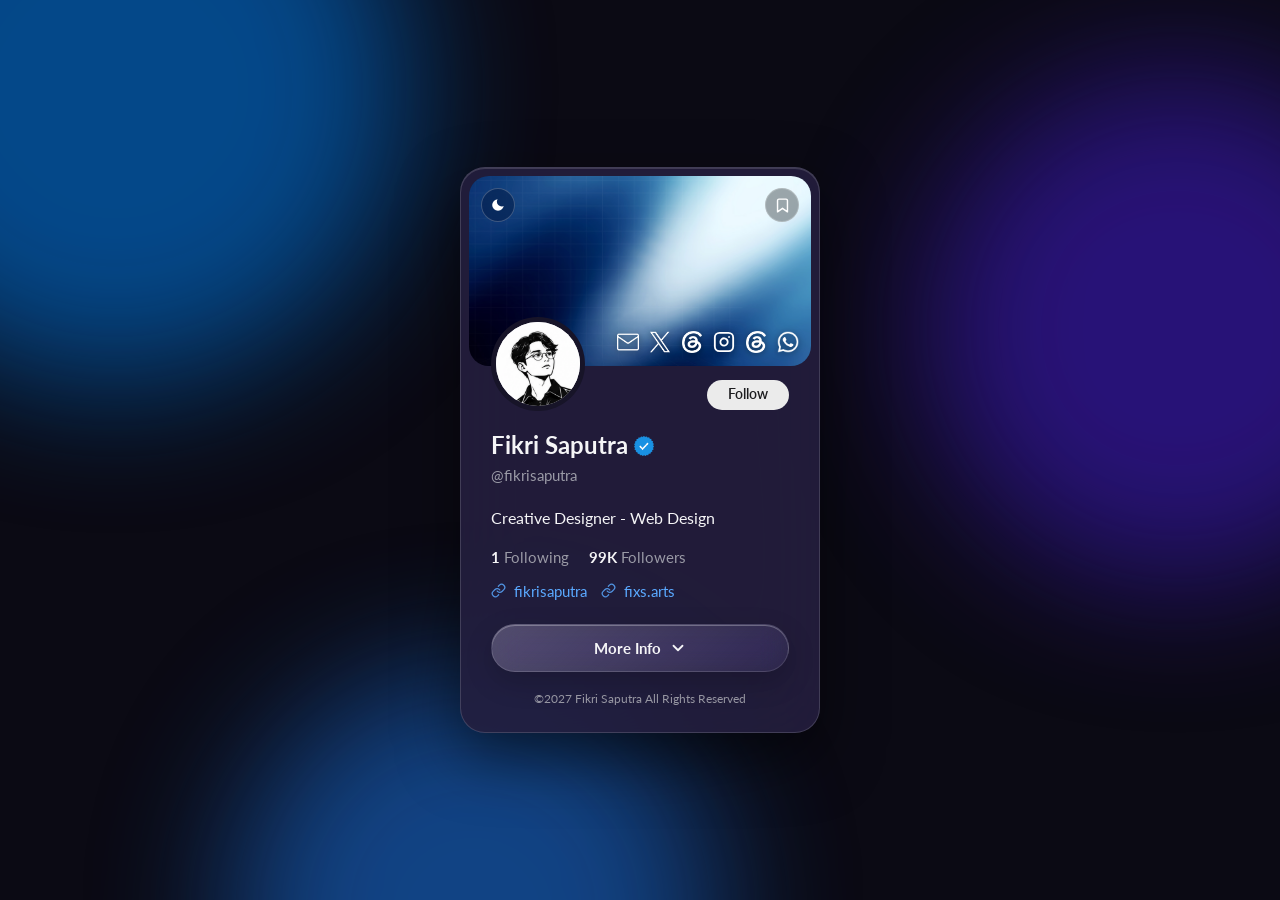
==== commit a1910e7c: "Update Open Graph and Twitter Card descriptions" ====
--- a/index.html
+++ b/index.html
@@ -14,16 +14,22 @@
        PENTING: og:image & twitter:image harus URL penuh setelah di-hosting,
        mis. https://domainkamu.com/assets/og/og.jpg
        Gampangnya: demo.html → menu ▾ → "Salin tag <head>" (isi dulu Alamat website). -->
-  <meta property="og:type" content="profile" />
-  <meta property="og:title" content="Fikri Saputra — Profile Card" />
-  <meta property="og:description" content="Kartu profil Fikri Saputra, Creative Designer." />
-  <meta property="og:image" content="assets/og/og.jpg" />
-  <meta property="og:image:width" content="1200" />
-  <meta property="og:image:height" content="630" />
-  <meta name="twitter:card" content="summary_large_image" />
-  <meta name="twitter:title" content="Fikri Saputra — Profile Card" />
-  <meta name="twitter:description" content="Kartu profil Fikri Saputra, Creative Designer." />
-  <meta name="twitter:image" content="assets/og/og.jpg" />
+
+  <!-- Open Graph -->
+<meta property="og:type" content="website" />
+<meta property="og:url" content="https://fikrispt.github.io/profile/" />
+<meta property="og:site_name" content="Fikri Saputra" />
+<meta property="og:title" content="Fikri Saputra — Profile Card" />
+<meta property="og:description" content="Creative Designer." />
+<meta property="og:image" content="https://fikrispt.github.io/profile/assets/og/og.jpg" />
+<meta property="og:image:width" content="1200" />
+<meta property="og:image:height" content="630" />
+
+<!-- Twitter Card -->
+<meta name="twitter:card" content="summary_large_image" />
+<meta name="twitter:title" content="Fikri Saputra — Profile Card" />
+<meta name="twitter:description" content="Creative Designer." />
+<meta name="twitter:image" content="https://fikrispt.github.io/profile/assets/og/og.jpg" />
 
   <link rel="stylesheet" href="css/card.css" />
   <link rel="stylesheet" href="css/page.css" />
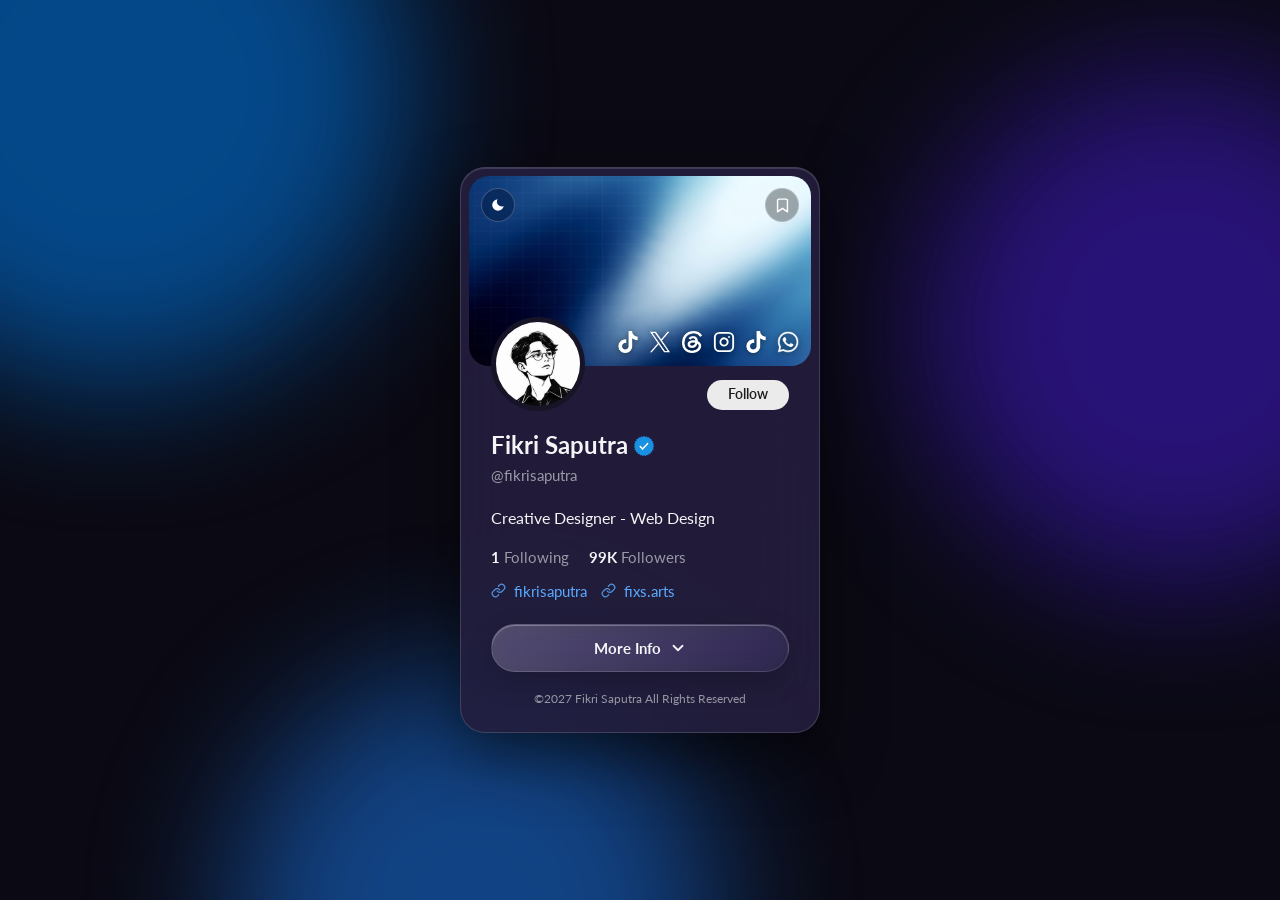
==== commit 28ef561e: "Add header and footer components to index.html" ====
--- a/index.html
+++ b/index.html
@@ -33,8 +33,17 @@
 
   <link rel="stylesheet" href="css/card.css" />
   <link rel="stylesheet" href="css/page.css" />
+
+  <!-- 1) di <head> -->
+  <link rel="stylesheet" href="https://fixsarts-auto.github.io/components/headerfooter/headerfooter.css">
+  
 </head>
 <body>
+    <!-- Header -->
+  <header data-site-header></header>
+  <script src="https://fixsarts-auto.github.io/components/headerfooter/headerfooter-config.js"></script>
+  <script src="https://fixsarts-auto.github.io/components/headerfooter/headerfooter.js"></script>
+  
   <!-- Background glassmorphism (warna orb diatur dari js/config.js) -->
   <div class="glass-bg" aria-hidden="true">
     <span class="bg-img"></span><span class="orb o1"></span><span class="orb o2"></span><span class="orb o3"></span>
@@ -46,5 +55,8 @@
 
   <script src="js/config.js"></script>
   <script src="js/app.js"></script>
+
+    <!-- Footer -->
+  <footer data-site-footer></footer>
 </body>
 </html>
